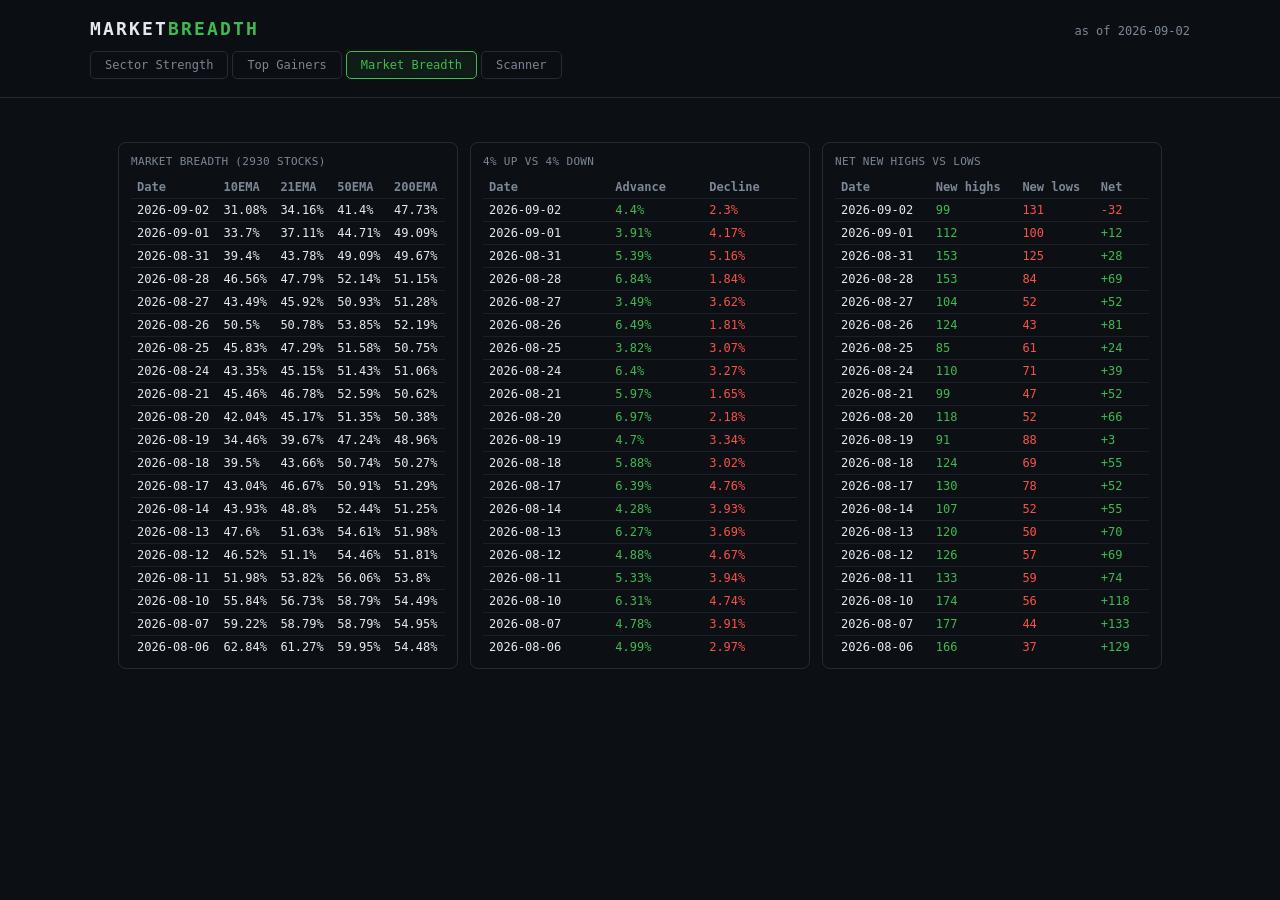
==== docs/breadth.html @ ddae1b37 "add Market Breadth tab" ====
<!DOCTYPE html>
<html lang="en">
<head>
<meta charset="UTF-8" />
<meta name="viewport" content="width=device-width, initial-scale=1.0" />
<title>Market Breadth</title>
<link rel="stylesheet" href="style.css" />
</head>
<body>
  <header>
    <div class="header-inner">
      <h1>MARKET<span>BREADTH</span></h1>
      <div id="asof" class="asof">loading…</div>
    </div>
    <div class="tabs">
      <a class="tab" href="index.html">Sector Strength</a>
      <a class="tab" href="topgainers.html">Top Gainers</a>
      <button class="tab active" data-view="breadth">Market Breadth</button>
      <a class="tab" href="scanner.html">Scanner</a>
    </div>
  </header>

  <main>
    <div id="empty-state" class="empty-state hidden">
      <p>No data yet.</p>
      <p class="muted">Run <code>python fetch_data.py</code> then <code>python export_snapshot.py</code> once, then refresh this page.</p>
    </div>

    <div id="mb-layout" class="mb-layout hidden">
      <div class="mb-panel">
        <div class="mb-panel-title">Market Breadth <span id="mb-universe-count" class="muted"></span></div>
        <div class="mb-table-wrap">
          <table class="mb-table">
            <thead>
              <tr><th>Date</th><th>10EMA</th><th>21EMA</th><th>50EMA</th><th>200EMA</th></tr>
            </thead>
            <tbody id="mb-ema-body"></tbody>
          </table>
        </div>
      </div>

      <div class="mb-panel">
        <div class="mb-panel-title">4% Up vs 4% Down</div>
        <div class="mb-table-wrap">
          <table class="mb-table">
            <thead>
              <tr><th>Date</th><th>Advance</th><th>Decline</th></tr>
            </thead>
            <tbody id="mb-4pct-body"></tbody>
          </table>
        </div>
      </div>

      <div class="mb-panel">
        <div class="mb-panel-title">Net new highs vs lows</div>
        <div class="mb-table-wrap">
          <table class="mb-table">
            <thead>
              <tr><th>Date</th><th>New highs</th><th>New lows</th><th>Net</th></tr>
            </thead>
            <tbody id="mb-highslows-body"></tbody>
          </table>
        </div>
      </div>
    </div>
  </main>

  <script src="breadth.js"></script>
</body>
</html>
---- docs/style.css ----
:root {
  --bg: #0c0f13;
  --panel: #14181f;
  --panel-2: #1a1f28;
  --border: #262c37;
  --text: #e4e9f0;
  --muted: #7c8797;
  --green: #3fb950;
  --red: #f85149;
  --amber: #d29922;
  --mono: "SF Mono", "JetBrains Mono", "Cascadia Code", Consolas, monospace;
}

* { box-sizing: border-box; }

body {
  margin: 0;
  background: var(--bg);
  color: var(--text);
  font-family: var(--mono);
  font-size: 14px;
  -webkit-font-smoothing: antialiased;
}

header {
  border-bottom: 1px solid var(--border);
  padding: 18px 28px;
  position: sticky;
  top: 0;
  background: rgba(12, 15, 19, 0.92);
  backdrop-filter: blur(6px);
  z-index: 10;
}

.header-inner {
  display: flex;
  align-items: baseline;
  justify-content: space-between;
  max-width: 1100px;
  margin: 0 auto;
}

.tabs {
  max-width: 1100px;
  margin: 12px auto 0;
  display: flex;
  align-items: center;
  gap: 4px;
}

.tab {
  background: none;
  border: 1px solid var(--border);
  color: var(--muted);
  font-family: var(--mono);
  font-size: 12px;
  padding: 6px 14px;
  border-radius: 5px;
  cursor: pointer;
  transition: all 0.12s ease;
  text-decoration: none;
  display: inline-block;
}
.tab:hover { color: var(--text); }
.tab.active {
  color: var(--green);
  border-color: var(--green);
  background: rgba(63,185,80,0.08);
}

.info-icon {
  background: none;
  border: none;
  color: var(--muted);
  font-size: 15px;
  cursor: help;
  padding: 2px 6px;
  margin-left: 2px;
}
.info-icon:hover { color: var(--amber); }

.board thead th.sortable {
  cursor: pointer;
  user-select: none;
}
.board thead th.sortable:hover { color: var(--text); }
.board thead th.sortable.sort-active {
  color: var(--green);
}
.board thead th.sortable .sort-arrow {
  font-size: 9px;
  margin-left: 3px;
}

h1 {
  font-size: 18px;

  letter-spacing: 0.12em;
  margin: 0;
  font-weight: 600;
}

h1 span {
  color: var(--green);
}

.asof {
  color: var(--muted);
  font-size: 12px;
}

main {
  max-width: 1100px;
  margin: 0 auto;
  padding: 28px;
}

.hidden { display: none !important; }

.regime-banner {
  display: flex;
  flex-direction: column;
  gap: 2px;
  padding: 12px 16px;
  border-radius: 6px;
  border: 1px solid var(--border);
}
.regime-row {
  display: flex;
  gap: 12px;
  margin-bottom: 20px;
}
.regime-row .regime-banner {
  flex: 1;
  margin-bottom: 0;
}
@media (max-width: 700px) {
  .regime-row { flex-direction: column; }
}

.leaders-row {
  display: flex;
  gap: 12px;
  margin-bottom: 20px;
}
.leaders-box {
  flex: 1;
  padding: 12px 16px;
  border-radius: 6px;
  border: 1px solid var(--border);
}
.leaders-title {
  font-weight: 700;
  font-size: 13px;
  letter-spacing: 0.03em;
  text-transform: uppercase;
  color: var(--amber);
  margin-bottom: 8px;
}
.leader-item {
  display: flex;
  align-items: center;
  gap: 10px;
  padding: 6px 0;
  border-bottom: 1px solid var(--border);
}
.leader-item:last-child { border-bottom: none; }
.leader-rank {
  font-weight: 700;
  color: var(--border);
  width: 16px;
}
.leader-name {
  flex: 1;
  font-weight: 600;
  font-size: 13px;
}
@media (max-width: 700px) {
  .leaders-row { flex-direction: column; }
}

.filter-panel {
  border: 1px solid var(--border);
  border-radius: 8px;
  padding: 16px;
  margin-bottom: 8px;
}
.filter-row {
  display: flex;
  gap: 16px;
  margin-bottom: 12px;
  flex-wrap: wrap;
}
.filter-row:last-of-type { margin-bottom: 0; }
.filter-field {
  flex: 1;
  min-width: 160px;
  display: flex;
  flex-direction: column;
  gap: 4px;
}
.filter-field label {
  font-size: 11px;
  color: var(--muted);
  text-transform: uppercase;
  letter-spacing: 0.05em;
}
.filter-field input[type="number"],
.filter-field input[type="text"],
.filter-field select {
  background: var(--panel);
  border: 1px solid var(--border);
  color: var(--text);
  font-family: var(--mono);
  font-size: 13px;
  padding: 7px 10px;
  border-radius: 5px;
  outline: none;
  width: 100%;
}
.filter-field input:focus,
.filter-field select:focus { border-color: var(--green); }
.range-inputs {
  display: flex;
  align-items: center;
  gap: 6px;
}
.range-inputs input { width: 0; flex: 1; }
.range-inputs span { color: var(--muted); }
.filter-checkbox {
  display: flex;
  align-items: center;
  gap: 6px;
  font-size: 12px;
  text-transform: none;
  letter-spacing: normal;
  color: var(--text);
  cursor: pointer;
}
.filter-checkbox-group {
  display: flex;
  gap: 16px;
  padding-top: 4px;
}
.filter-field input:disabled {
  opacity: 0.4;
  cursor: not-allowed;
}
.filter-actions {
  display: flex;
  justify-content: flex-end;
  gap: 8px;
}
.tg-layout {
  display: flex;
  gap: 16px;
  margin-top: 16px;
  align-items: flex-start;
}
.tg-chart-panel {
  flex: 3;
  min-width: 0;
  border: 1px solid var(--border);
  border-radius: 8px;
  padding: 16px;
}
.tg-side-panel {
  flex: 2;
  min-width: 0;
  display: flex;
  flex-direction: column;
  gap: 16px;
}
.tg-side-block {
  border: 1px solid var(--border);
  border-radius: 8px;
  padding: 16px;
}
.tg-panel-title {
  font-size: 13px;
  font-weight: 700;
  text-transform: uppercase;
  letter-spacing: 0.03em;
  color: var(--muted);
  margin: 0 0 12px;
}
.tg-side-table { font-size: 13px; }
.tg-bar-row {
  display: flex;
  align-items: center;
  margin-bottom: 8px;
  cursor: pointer;
}
.tg-bar-track {
  flex: 1;
  background: var(--panel-2);
  border-radius: 4px;
  overflow: hidden;
  height: 34px;
  position: relative;
}
.tg-bar-fill {
  height: 100%;
  background: var(--green);
  display: flex;
  align-items: center;
  padding-left: 10px;
  font-size: 12px;
  font-weight: 700;
  color: #06210f;
  white-space: nowrap;
  transition: filter 0.12s ease;
}
.tg-bar-row:hover .tg-bar-fill { filter: brightness(1.12); }
.tg-bar-row.selected .tg-bar-fill { filter: brightness(1.25); }

.sd-title-block { margin-bottom: 16px; }
.sd-symbol { font-size: 20px; font-weight: 700; }
.sd-industry-line { font-size: 12px; color: var(--muted); margin-top: 2px; }
.sd-row {
  display: flex;
  gap: 12px;
  margin-bottom: 12px;
}
.sd-card {
  flex: 1;
  padding: 12px 16px;
  border-radius: 6px;
  border: 1px solid var(--border);
  min-width: 0;
}
.sd-card-wide { flex: 1; }
.sd-card-label {
  font-size: 11px;
  color: var(--muted);
  text-transform: uppercase;
  letter-spacing: 0.03em;
  margin-bottom: 6px;
}
.sd-card-value { font-size: 18px; font-weight: 700; }
.sd-returns-line {
  display: flex;
  justify-content: space-between;
  font-size: 13px;
  flex-wrap: wrap;
  gap: 8px;
}
.sd-ema-caption { font-size: 11px; color: var(--muted); margin-top: 6px; }
@media (max-width: 700px) {
  .sd-row { flex-direction: column; }
}

.mb-layout {
  display: flex;
  gap: 12px;
  margin-top: 16px;
  flex-wrap: wrap;
}
.mb-panel {
  flex: 1;
  min-width: 260px;
  border: 1px solid var(--border);
  border-radius: 8px;
  padding: 12px;
}
.mb-panel-title {
  font-size: 11px;
  color: var(--muted);
  text-transform: uppercase;
  letter-spacing: 0.03em;
  margin-bottom: 8px;
}
.mb-table-wrap {
  max-height: 480px;
  overflow-y: auto;
}
.mb-table {
  width: 100%;
  border-collapse: collapse;
  font-size: 12px;
}
.mb-table thead th {
  text-align: left;
  color: var(--muted);
  padding: 4px 6px;
  position: sticky;
  top: 0;
  background: var(--bg);
}
.mb-table tbody td {
  padding: 4px 6px;
  border-top: 1px solid var(--panel-2);
}
.results-header {
  display: flex;
  align-items: center;
  justify-content: space-between;
  margin: 12px 0;
  flex-wrap: wrap;
  gap: 10px;
}
.results-actions {
  display: flex;
  align-items: center;
  gap: 12px;
}
#copy-status { color: var(--green); }
#copy-mode {
  background: var(--panel);
  border: 1px solid var(--border);
  color: var(--text);
  font-family: var(--mono);
  font-size: 12px;
  padding: 6px 10px;
  border-radius: 5px;
  outline: none;
}
#copy-mode:focus { border-color: var(--green); }

.score-col { cursor: help; }
.regime-title { font-weight: 700; font-size: 13px; }
.regime-subtitle { font-size: 12px; color: var(--muted); }
.regime-bullish { border-color: rgba(63,185,80,0.4); background: rgba(63,185,80,0.08); }
.regime-bullish .regime-title { color: var(--green); }
.regime-mixed { border-color: rgba(210,153,34,0.4); background: rgba(210,153,34,0.08); }
.regime-mixed .regime-title { color: var(--amber); }
.regime-bearish { border-color: rgba(248,81,73,0.35); background: rgba(248,81,73,0.08); }
.regime-bearish .regime-title { color: var(--red); }

.empty-state {
  text-align: center;
  padding: 80px 20px;
  color: var(--muted);
}
.empty-state code {
  background: var(--panel);
  padding: 2px 6px;
  border-radius: 3px;
  color: var(--text);
}

.board {
  width: 100%;
  border-collapse: collapse;
}

.board thead th {
  text-align: left;
  color: var(--muted);
  font-weight: 500;
  font-size: 11px;
  letter-spacing: 0.06em;
  text-transform: uppercase;
  padding: 10px 14px;
  border-bottom: 1px solid var(--border);
}

.board tbody tr {
  cursor: pointer;
  transition: background 0.12s ease;
}
.board tbody tr:hover {
  background: var(--panel);
}
.board tbody td {
  padding: 14px;
  border-bottom: 1px solid var(--border);
  vertical-align: middle;
}

.rank-col { color: var(--muted); width: 32px; }
.sector-col { font-weight: 600; }

.change-badge {
  display: inline-block;
  margin-left: 8px;
  font-size: 10px;
  font-weight: 500;
  padding: 2px 7px;
  border-radius: 3px;
  text-transform: none;
  white-space: nowrap;
}
.change-good { background: rgba(63,185,80,0.15); color: var(--green); }
.change-bad { background: rgba(248,81,73,0.12); color: var(--red); }
.change-warn { background: rgba(210,153,34,0.15); color: var(--amber); }

.regime-changed {
  font-size: 11px;
  font-weight: 400;
  opacity: 0.85;
}

.score-badge {
  display: inline-block;
  min-width: 34px;
  text-align: center;
  padding: 3px 8px;
  border-radius: 4px;
  font-weight: 700;
  font-size: 13px;
}
.score-high { background: rgba(63,185,80,0.15); color: var(--green); }
.score-mid { background: rgba(210,153,34,0.15); color: var(--amber); }
.score-low { background: rgba(248,81,73,0.12); color: var(--red); }

.score-delta {
  margin-left: 6px;
  font-size: 11px;
  font-weight: 600;
}
.score-delta.up { color: var(--green); }
.score-delta.down { color: var(--red); }
.score-delta.flat { color: var(--muted); }

.stack-ladder {
  display: flex;
  flex-direction: column;
  gap: 2px;
  width: 60px;
}
.stack-bar {
  height: 5px;
  border-radius: 2px;
  background: var(--border);
}
.stack-bar.on { background: var(--green); }
.stack-bar.off { background: var(--red); opacity: 0.6; }

.breadth-val {
  font-weight: 600;
}
.breadth-val.overheated { color: var(--red); cursor: help; }

.trend-up { color: var(--green); }
.trend-down { color: var(--red); }
.trend-flat { color: var(--muted); }

.n-stocks { color: var(--muted); }
.n-stocks.low-sample { color: var(--amber); font-weight: 700; cursor: help; }

.rs-tag {
  font-size: 11px;
  padding: 2px 7px;
  border-radius: 3px;
}
.rs-good { background: rgba(63,185,80,0.15); color: var(--green); }
.rs-bad { background: rgba(248,81,73,0.12); color: var(--red); }
.rs-na { color: var(--muted); }

.extended-flag {
  font-size: 10px;
  color: var(--amber);
  margin-left: 6px;
}

.detail-panel {
  position: fixed;
  inset: 0;
  background: rgba(0,0,0,0.6);
  display: flex;
  align-items: flex-start;
  justify-content: center;
  padding: 60px 20px;
  z-index: 20;
}

.detail-inner {
  background: var(--panel);
  border: 1px solid var(--border);
  border-radius: 8px;
  max-width: 640px;
  width: 100%;
  max-height: calc(100vh - 120px);
  overflow-y: auto;
  padding: 28px;
  position: relative;
  scrollbar-width: thin;
  scrollbar-color: var(--border) transparent;
}
.detail-inner::-webkit-scrollbar {
  width: 8px;
}
.detail-inner::-webkit-scrollbar-track {
  background: transparent;
}
.detail-inner::-webkit-scrollbar-thumb {
  background: var(--border);
  border-radius: 4px;
}
.detail-inner::-webkit-scrollbar-thumb:hover {
  background: var(--green);
}

.close-btn {
  position: absolute;
  top: 16px;
  right: 16px;
  background: none;
  border: none;
  color: var(--muted);
  font-size: 22px;
  cursor: pointer;
}
.close-btn:hover { color: var(--text); }

#detail-title {
  margin: 0 0 18px 0;
  font-size: 16px;
  letter-spacing: 0.04em;
}

.detail-grid {
  display: grid;
  grid-template-columns: 1fr 1fr;
  gap: 10px 20px;
  margin-bottom: 20px;
}
.detail-item {
  background: var(--panel-2);
  border: 1px solid var(--border);
  border-radius: 6px;
  padding: 10px 12px;
}
.detail-item .label {
  color: var(--muted);
  font-size: 10px;
  text-transform: uppercase;
  letter-spacing: 0.05em;
  margin-bottom: 4px;
}
.detail-item .value {
  font-size: 15px;
  font-weight: 600;
}

.chart-block h3 {
  font-size: 11px;
  color: var(--muted);
  text-transform: uppercase;
  letter-spacing: 0.05em;
  margin-bottom: 8px;
}

canvas {
  width: 100%;
  background: var(--panel-2);
  border: 1px solid var(--border);
  border-radius: 6px;
}

.search-bar {
  max-width: 1100px;
  margin: 12px auto 0;
}
.search-bar input {
  width: 100%;
  background: var(--panel);
  border: 1px solid var(--border);
  color: var(--text);
  font-family: var(--mono);
  font-size: 13px;
  padding: 8px 12px;
  border-radius: 5px;
  outline: none;
  transition: border-color 0.12s ease;
}
.search-bar input:focus { border-color: var(--green); }
.search-bar input::placeholder { color: var(--muted); }

.no-results {
  text-align: center;
  color: var(--muted);
  padding: 30px 14px !important;
}

.stock-list-block {
  margin-top: 20px;
}
.stock-list-block h3 {
  font-size: 11px;
  color: var(--muted);
  text-transform: uppercase;
  letter-spacing: 0.05em;
  margin-bottom: 8px;
}
.stock-grid {
  display: flex;
  flex-wrap: wrap;
  gap: 6px;
}
.stock-chip {
  font-size: 12px;
  padding: 4px 8px;
  border-radius: 4px;
  border: 1px solid var(--border);
  background: var(--panel-2);
}
.stock-above { color: var(--green); border-color: rgba(63,185,80,0.4); }
.stock-cooling { color: var(--amber); border-color: rgba(210,153,34,0.4); }
.stock-below { color: var(--red); border-color: rgba(248,81,73,0.35); }
.stock-nodata { color: var(--muted); opacity: 0.6; }

.muted { color: var(--muted); }

@media (max-width: 700px) {
  .board thead { display: none; }
  .board, .board tbody, .board tr, .board td { display: block; width: 100%; }
  .board tbody tr { border-bottom: 4px solid var(--bg); }
  .board tbody td { border-bottom: 1px solid var(--border); display: flex; justify-content: space-between; }
  .board tbody td::before { content: attr(data-label); color: var(--muted); }
}
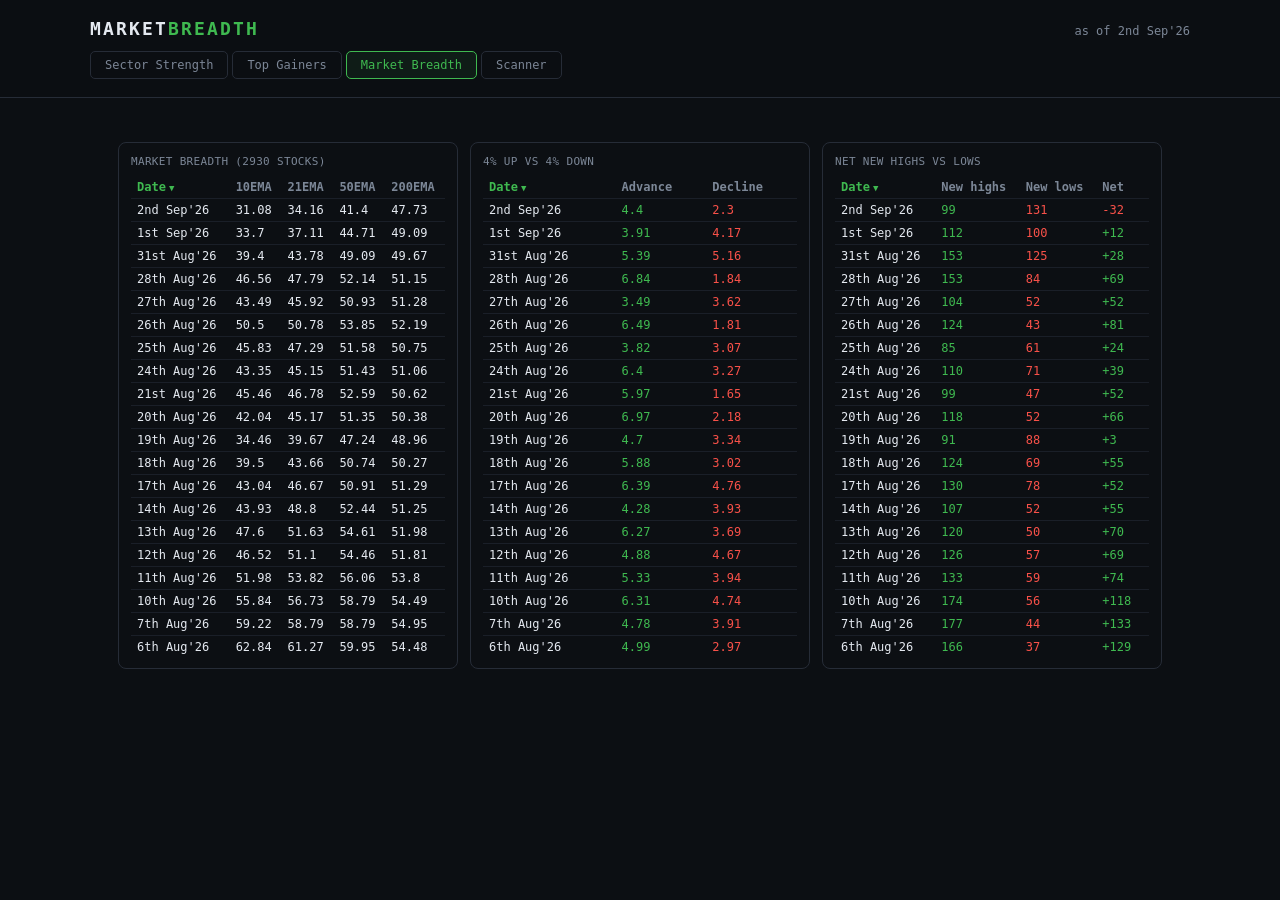
==== commit 7a108367: "breadth page: date format, drop % signs, sortable columns, fix header styling" ====
--- a/docs/breadth.html
+++ b/docs/breadth.html
@@ -32,7 +32,13 @@
         <div class="mb-table-wrap">
           <table class="mb-table">
             <thead>
-              <tr><th>Date</th><th>10EMA</th><th>21EMA</th><th>50EMA</th><th>200EMA</th></tr>
+              <tr>
+                <th class="sortable" data-table="ema" data-sort="date">Date</th>
+                <th class="sortable" data-table="ema" data-sort="pct_above_10ema">10EMA</th>
+                <th class="sortable" data-table="ema" data-sort="pct_above_21ema">21EMA</th>
+                <th class="sortable" data-table="ema" data-sort="pct_above_50ema">50EMA</th>
+                <th class="sortable" data-table="ema" data-sort="pct_above_200ema">200EMA</th>
+              </tr>
             </thead>
             <tbody id="mb-ema-body"></tbody>
           </table>
@@ -44,7 +50,11 @@
         <div class="mb-table-wrap">
           <table class="mb-table">
             <thead>
-              <tr><th>Date</th><th>Advance</th><th>Decline</th></tr>
+              <tr>
+                <th class="sortable" data-table="pct4" data-sort="date">Date</th>
+                <th class="sortable" data-table="pct4" data-sort="pct_4up">Advance</th>
+                <th class="sortable" data-table="pct4" data-sort="pct_4down">Decline</th>
+              </tr>
             </thead>
             <tbody id="mb-4pct-body"></tbody>
           </table>
@@ -56,7 +66,12 @@
         <div class="mb-table-wrap">
           <table class="mb-table">
             <thead>
-              <tr><th>Date</th><th>New highs</th><th>New lows</th><th>Net</th></tr>
+              <tr>
+                <th class="sortable" data-table="highslow" data-sort="date">Date</th>
+                <th class="sortable" data-table="highslow" data-sort="new_highs">New highs</th>
+                <th class="sortable" data-table="highslow" data-sort="new_lows">New lows</th>
+                <th class="sortable" data-table="highslow" data-sort="net_new_highs">Net</th>
+              </tr>
             </thead>
             <tbody id="mb-highslows-body"></tbody>
           </table>
--- a/docs/style.css
+++ b/docs/style.css
@@ -387,10 +387,21 @@
   top: 0;
   background: var(--bg);
 }
+.mb-table thead th.sortable {
+  cursor: pointer;
+  user-select: none;
+}
+.mb-table thead th.sortable:hover { color: var(--text); }
+.mb-table thead th.sortable.sort-active { color: var(--green); }
+.mb-table thead th.sortable .sort-arrow {
+  font-size: 9px;
+  margin-left: 3px;
+}
 .mb-table tbody td {
   padding: 4px 6px;
   border-top: 1px solid var(--panel-2);
 }
+.mb-table tbody tr:hover { background: var(--panel); }
 .results-header {
   display: flex;
   align-items: center;
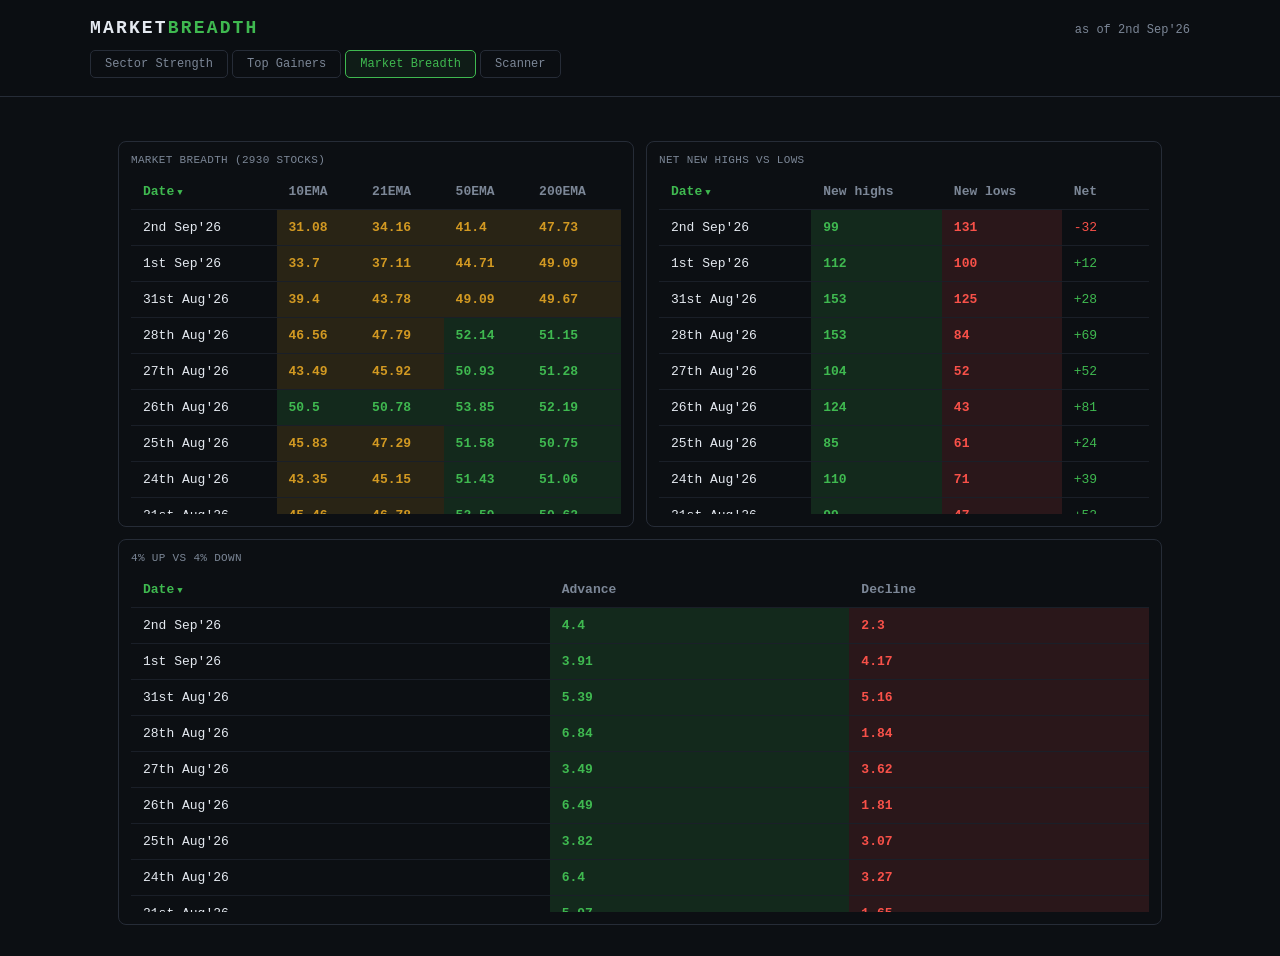
==== commit 296735f1: "Market Breadth: prioritize breadth + new highs/lows on top row" ====
--- a/docs/breadth.html
+++ b/docs/breadth.html
@@ -27,54 +27,58 @@
     </div>
 
     <div id="mb-layout" class="mb-layout hidden">
-      <div class="mb-panel">
-        <div class="mb-panel-title">Market Breadth <span id="mb-universe-count" class="muted"></span></div>
-        <div class="mb-table-wrap">
-          <table class="mb-table">
-            <thead>
-              <tr>
-                <th class="sortable" data-table="ema" data-sort="date">Date</th>
-                <th class="sortable" data-table="ema" data-sort="pct_above_10ema">10EMA</th>
-                <th class="sortable" data-table="ema" data-sort="pct_above_21ema">21EMA</th>
-                <th class="sortable" data-table="ema" data-sort="pct_above_50ema">50EMA</th>
-                <th class="sortable" data-table="ema" data-sort="pct_above_200ema">200EMA</th>
-              </tr>
-            </thead>
-            <tbody id="mb-ema-body"></tbody>
-          </table>
+      <div class="mb-row">
+        <div class="mb-panel">
+          <div class="mb-panel-title">Market Breadth <span id="mb-universe-count" class="muted"></span></div>
+          <div class="mb-table-wrap">
+            <table class="mb-table">
+              <thead>
+                <tr>
+                  <th class="sortable" data-table="ema" data-sort="date">Date</th>
+                  <th class="sortable" data-table="ema" data-sort="pct_above_10ema">10EMA</th>
+                  <th class="sortable" data-table="ema" data-sort="pct_above_21ema">21EMA</th>
+                  <th class="sortable" data-table="ema" data-sort="pct_above_50ema">50EMA</th>
+                  <th class="sortable" data-table="ema" data-sort="pct_above_200ema">200EMA</th>
+                </tr>
+              </thead>
+              <tbody id="mb-ema-body"></tbody>
+            </table>
+          </div>
+        </div>
+
+        <div class="mb-panel">
+          <div class="mb-panel-title">Net new highs vs lows</div>
+          <div class="mb-table-wrap">
+            <table class="mb-table">
+              <thead>
+                <tr>
+                  <th class="sortable" data-table="highslow" data-sort="date">Date</th>
+                  <th class="sortable" data-table="highslow" data-sort="new_highs">New highs</th>
+                  <th class="sortable" data-table="highslow" data-sort="new_lows">New lows</th>
+                  <th class="sortable" data-table="highslow" data-sort="net_new_highs">Net</th>
+                </tr>
+              </thead>
+              <tbody id="mb-highslows-body"></tbody>
+            </table>
+          </div>
         </div>
       </div>
 
-      <div class="mb-panel">
-        <div class="mb-panel-title">4% Up vs 4% Down</div>
-        <div class="mb-table-wrap">
-          <table class="mb-table">
-            <thead>
-              <tr>
-                <th class="sortable" data-table="pct4" data-sort="date">Date</th>
-                <th class="sortable" data-table="pct4" data-sort="pct_4up">Advance</th>
-                <th class="sortable" data-table="pct4" data-sort="pct_4down">Decline</th>
-              </tr>
-            </thead>
-            <tbody id="mb-4pct-body"></tbody>
-          </table>
-        </div>
-      </div>
-
-      <div class="mb-panel">
-        <div class="mb-panel-title">Net new highs vs lows</div>
-        <div class="mb-table-wrap">
-          <table class="mb-table">
-            <thead>
-              <tr>
-                <th class="sortable" data-table="highslow" data-sort="date">Date</th>
-                <th class="sortable" data-table="highslow" data-sort="new_highs">New highs</th>
-                <th class="sortable" data-table="highslow" data-sort="new_lows">New lows</th>
-                <th class="sortable" data-table="highslow" data-sort="net_new_highs">Net</th>
-              </tr>
-            </thead>
-            <tbody id="mb-highslows-body"></tbody>
-          </table>
+      <div class="mb-row">
+        <div class="mb-panel">
+          <div class="mb-panel-title">4% Up vs 4% Down</div>
+          <div class="mb-table-wrap">
+            <table class="mb-table">
+              <thead>
+                <tr>
+                  <th class="sortable" data-table="pct4" data-sort="date">Date</th>
+                  <th class="sortable" data-table="pct4" data-sort="pct_4up">Advance</th>
+                  <th class="sortable" data-table="pct4" data-sort="pct_4down">Decline</th>
+                </tr>
+              </thead>
+              <tbody id="mb-4pct-body"></tbody>
+            </table>
+          </div>
         </div>
       </div>
     </div>
--- a/docs/style.css
+++ b/docs/style.css
@@ -79,6 +79,8 @@
 }
 .info-icon:hover { color: var(--amber); }
 
+.stock-link { color: var(--green); text-decoration: none; }
+
 .board thead th.sortable {
   cursor: pointer;
   user-select: none;
@@ -352,8 +354,13 @@
 
 .mb-layout {
   display: flex;
+  flex-direction: column;
   gap: 12px;
   margin-top: 16px;
+}
+.mb-row {
+  display: flex;
+  gap: 12px;
   flex-wrap: wrap;
 }
 .mb-panel {
@@ -371,18 +378,38 @@
   margin-bottom: 8px;
 }
 .mb-table-wrap {
-  max-height: 480px;
+  max-height: 340px;
   overflow-y: auto;
+  overflow-x: auto;
+  scrollbar-width: thin;
+  scrollbar-color: var(--border) transparent;
+}
+.mb-table-wrap::-webkit-scrollbar {
+  width: 6px;
+  height: 6px;
+}
+.mb-table-wrap::-webkit-scrollbar-track {
+  background: transparent;
+}
+.mb-table-wrap::-webkit-scrollbar-thumb {
+  background: var(--border);
+  border-radius: 3px;
+}
+.mb-table-wrap::-webkit-scrollbar-thumb:hover {
+  background: var(--muted);
 }
 .mb-table {
   width: 100%;
   border-collapse: collapse;
-  font-size: 12px;
+  font-size: 13px;
+}
+.mb-table th, .mb-table td {
+  white-space: nowrap;
 }
 .mb-table thead th {
   text-align: left;
   color: var(--muted);
-  padding: 4px 6px;
+  padding: 10px 12px;
   position: sticky;
   top: 0;
   background: var(--bg);
@@ -398,10 +425,13 @@
   margin-left: 3px;
 }
 .mb-table tbody td {
-  padding: 4px 6px;
+  padding: 10px 12px;
   border-top: 1px solid var(--panel-2);
 }
 .mb-table tbody tr:hover { background: var(--panel); }
+.mb-tint-green { background: rgba(63,185,80,0.15); color: var(--green); font-weight: 600; }
+.mb-tint-amber { background: rgba(210,153,34,0.15); color: var(--amber); font-weight: 600; }
+.mb-tint-red { background: rgba(248,81,73,0.12); color: var(--red); font-weight: 600; }
 .results-header {
   display: flex;
   align-items: center;
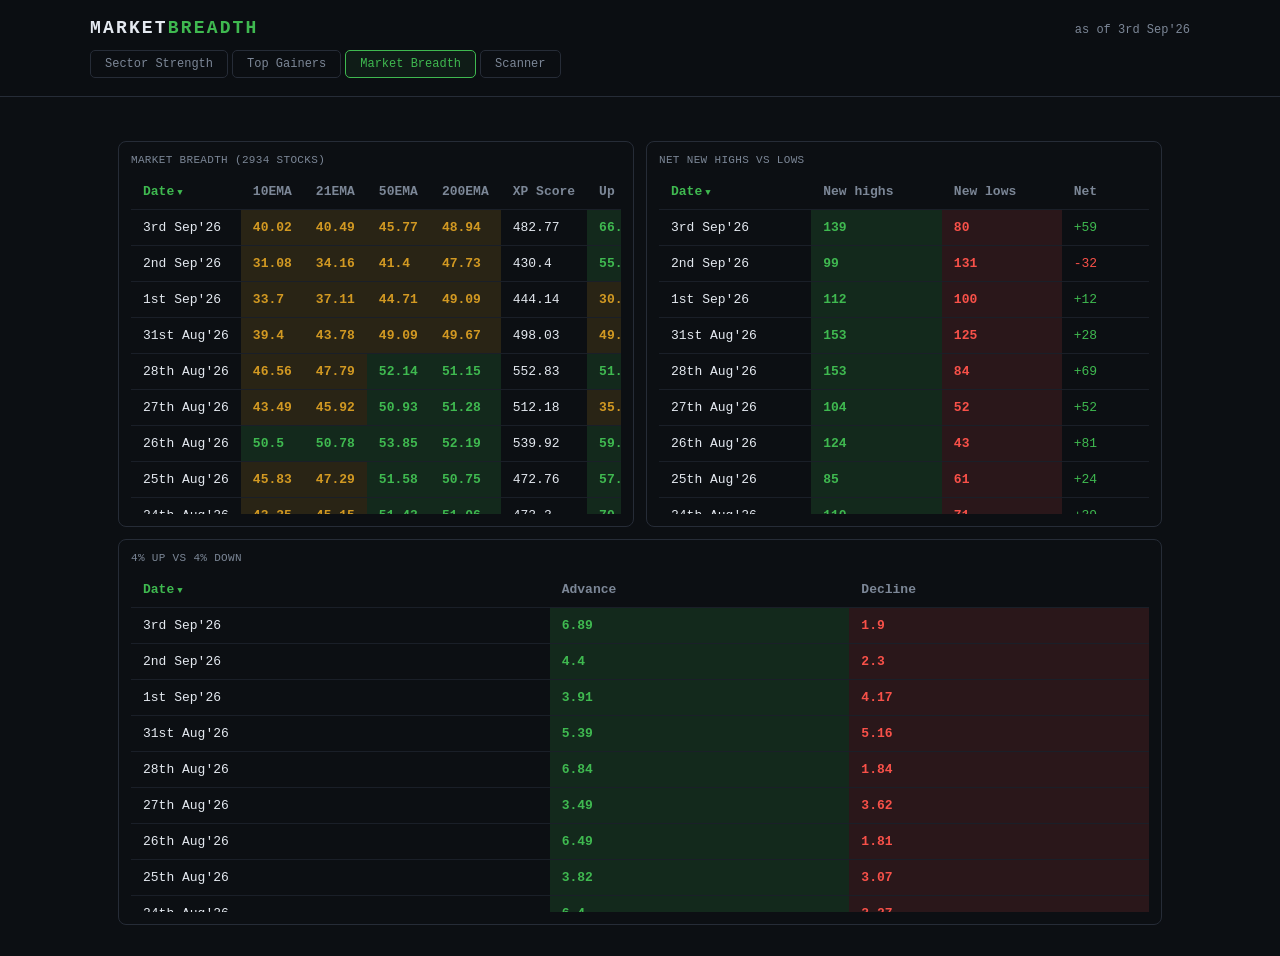
==== commit b2b61c23: "add up/down volume breadth to Market Breadth" ====
--- a/docs/breadth.html
+++ b/docs/breadth.html
@@ -39,6 +39,8 @@
                   <th class="sortable" data-table="ema" data-sort="pct_above_21ema">21EMA</th>
                   <th class="sortable" data-table="ema" data-sort="pct_above_50ema">50EMA</th>
                   <th class="sortable" data-table="ema" data-sort="pct_above_200ema">200EMA</th>
+                <th class="sortable" data-table="ema" data-sort="xp_score" title="Experimental composite score built from a disclosed (not reverse-engineered) formula shared by another trader for a similar swing-friendly-regime indicator. The absolute scale on YOUR data will differ from theirs -- watch the trend and your own observed range, not their stated threshold.">XP Score</th>
+                <th class="sortable" data-table="ema" data-sort="up_volume_pct" title="% of the day's total volume (across stocks that moved up or down, not flat) that traded in ADVANCING stocks -- weights by money moved, not just stock count. A reading >=90% or <=10% is flagged as a volume-based '90% Day', a simplified version of the classic institutional-conviction signal (the full version also requires 90%+ of price range to confirm, which this doesn't check).">Up Vol%</th>
                 </tr>
               </thead>
               <tbody id="mb-ema-body"></tbody>
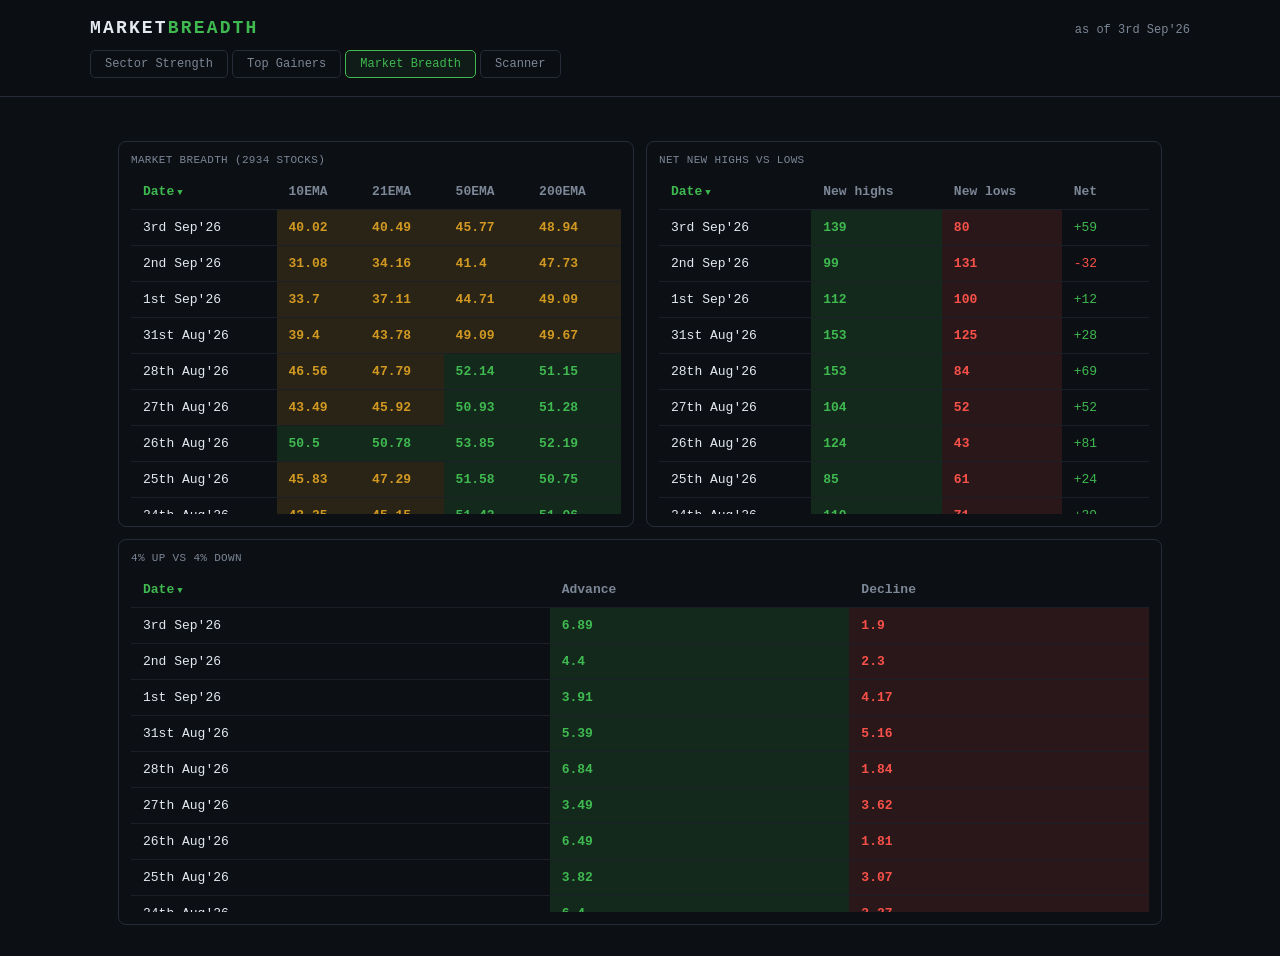
==== commit 1078a27c: "fully remove XP score and up/down volume" ====
--- a/docs/breadth.html
+++ b/docs/breadth.html
@@ -39,8 +39,6 @@
                   <th class="sortable" data-table="ema" data-sort="pct_above_21ema">21EMA</th>
                   <th class="sortable" data-table="ema" data-sort="pct_above_50ema">50EMA</th>
                   <th class="sortable" data-table="ema" data-sort="pct_above_200ema">200EMA</th>
-                <th class="sortable" data-table="ema" data-sort="xp_score" title="Experimental composite score built from a disclosed (not reverse-engineered) formula shared by another trader for a similar swing-friendly-regime indicator. The absolute scale on YOUR data will differ from theirs -- watch the trend and your own observed range, not their stated threshold.">XP Score</th>
-                <th class="sortable" data-table="ema" data-sort="up_volume_pct" title="% of the day's total volume (across stocks that moved up or down, not flat) that traded in ADVANCING stocks -- weights by money moved, not just stock count. A reading >=90% or <=10% is flagged as a volume-based '90% Day', a simplified version of the classic institutional-conviction signal (the full version also requires 90%+ of price range to confirm, which this doesn't check).">Up Vol%</th>
                 </tr>
               </thead>
               <tbody id="mb-ema-body"></tbody>
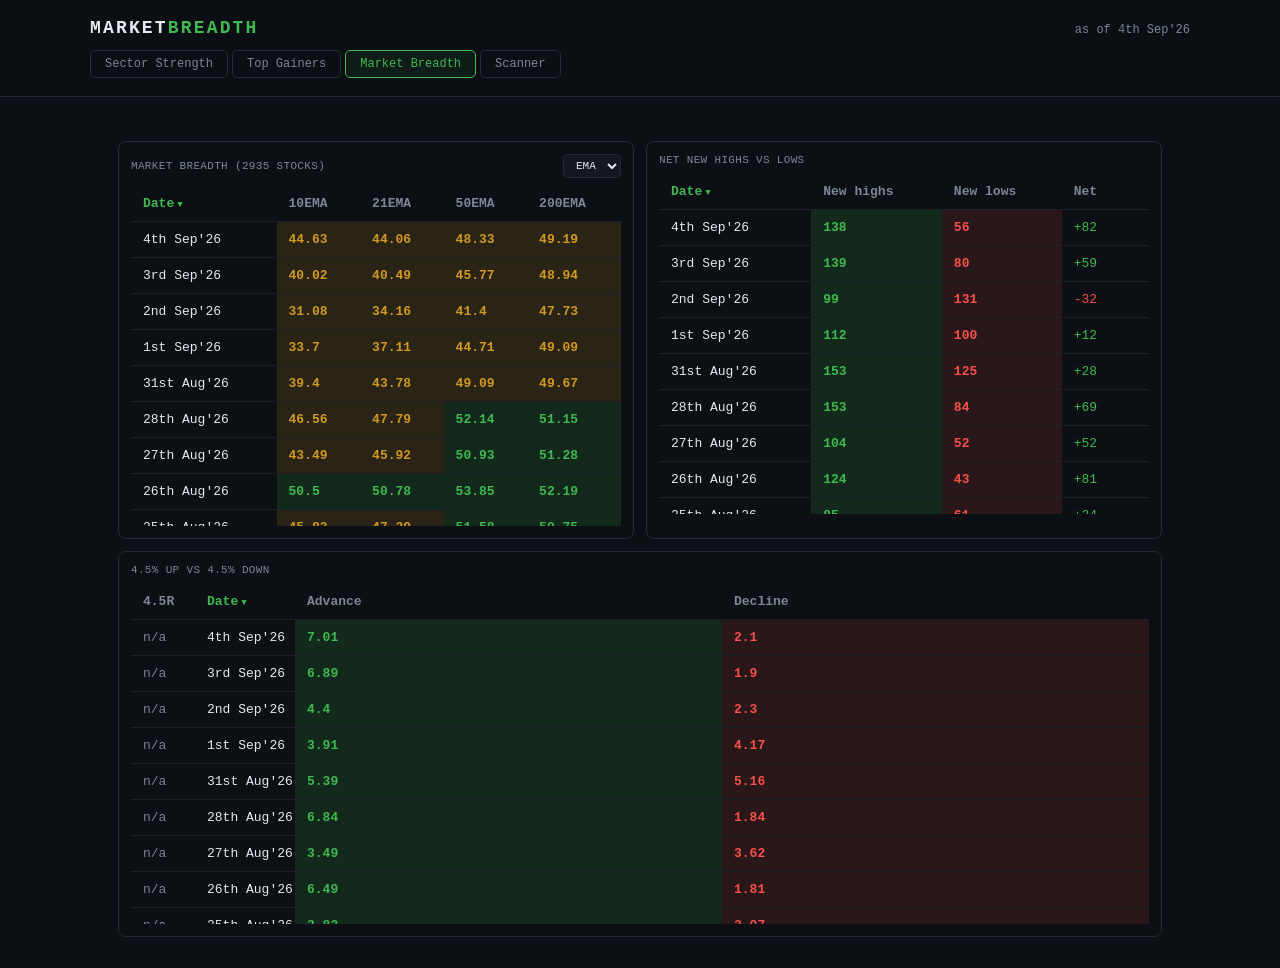
==== commit 4a4e5b4b: "Add MBI 4.5R indicator, switch breadth threshold to 4.5%, add EMA/SMA toggle" ====
--- a/docs/breadth.html
+++ b/docs/breadth.html
@@ -29,16 +29,24 @@
     <div id="mb-layout" class="mb-layout hidden">
       <div class="mb-row">
         <div class="mb-panel">
-          <div class="mb-panel-title">Market Breadth <span id="mb-universe-count" class="muted"></span></div>
+          <div class="mb-panel-title-row">
+            <div class="mb-panel-title">Market Breadth <span id="mb-universe-count" class="muted"></span></div>
+            <div class="mb-toggle">
+              <select id="mb-ma-mode">
+                <option value="ema" selected>EMA</option>
+                <option value="sma">SMA</option>
+              </select>
+            </div>
+          </div>
           <div class="mb-table-wrap">
             <table class="mb-table">
               <thead>
                 <tr>
                   <th class="sortable" data-table="ema" data-sort="date">Date</th>
-                  <th class="sortable" data-table="ema" data-sort="pct_above_10ema">10EMA</th>
-                  <th class="sortable" data-table="ema" data-sort="pct_above_21ema">21EMA</th>
-                  <th class="sortable" data-table="ema" data-sort="pct_above_50ema">50EMA</th>
-                  <th class="sortable" data-table="ema" data-sort="pct_above_200ema">200EMA</th>
+                  <th class="sortable" data-table="ema" data-sort="pct_above_10ema" data-col="10">10EMA</th>
+                  <th class="sortable" data-table="ema" data-sort="pct_above_21ema" data-col="21">21EMA</th>
+                  <th class="sortable" data-table="ema" data-sort="pct_above_50ema" data-col="50">50EMA</th>
+                  <th class="sortable" data-table="ema" data-sort="pct_above_200ema" data-col="200">200EMA</th>
                 </tr>
               </thead>
               <tbody id="mb-ema-body"></tbody>
@@ -66,11 +74,12 @@
 
       <div class="mb-row">
         <div class="mb-panel">
-          <div class="mb-panel-title">4% Up vs 4% Down</div>
+          <div class="mb-panel-title">4.5% Up vs 4.5% Down</div>
           <div class="mb-table-wrap">
-            <table class="mb-table">
+            <table class="mb-table mb-table-4pct" id="mb-4pct-table">
               <thead>
                 <tr>
+                  <th class="sortable" data-table="pct4" data-sort="mbi_ratio">4.5R</th>
                   <th class="sortable" data-table="pct4" data-sort="date">Date</th>
                   <th class="sortable" data-table="pct4" data-sort="pct_4up">Advance</th>
                   <th class="sortable" data-table="pct4" data-sort="pct_4down">Decline</th>
--- a/docs/style.css
+++ b/docs/style.css
@@ -8,6 +8,7 @@
   --green: #3fb950;
   --red: #f85149;
   --amber: #d29922;
+  --orange: #f0883e;
   --mono: "SF Mono", "JetBrains Mono", "Cascadia Code", Consolas, monospace;
 }
 
@@ -81,15 +82,19 @@
 
 .stock-link { color: var(--green); text-decoration: none; }
 
-.board thead th.sortable {
+.board thead th.sortable,
+.board thead th.summary-sortable {
   cursor: pointer;
   user-select: none;
 }
-.board thead th.sortable:hover { color: var(--text); }
-.board thead th.sortable.sort-active {
+.board thead th.sortable:hover,
+.board thead th.summary-sortable:hover { color: var(--text); }
+.board thead th.sortable.sort-active,
+.board thead th.summary-sortable.sort-active {
   color: var(--green);
 }
-.board thead th.sortable .sort-arrow {
+.board thead th.sortable .sort-arrow,
+.board thead th.summary-sortable .sort-arrow {
   font-size: 9px;
   margin-left: 3px;
 }
@@ -319,6 +324,53 @@
 .sd-title-block { margin-bottom: 16px; }
 .sd-symbol { font-size: 20px; font-weight: 700; }
 .sd-industry-line { font-size: 12px; color: var(--muted); margin-top: 2px; }
+.sd-chart-wrap {
+  border: 1px solid var(--border);
+  border-radius: 8px;
+  overflow: hidden;
+  margin-top: 16px;
+  position: relative;
+
+  width: 100%;
+  height: 700px;
+}
+
+.sd-chart-wrap:fullscreen {
+  width: 100vw;
+  height: 100vh;
+  border: none;
+  border-radius: 0;
+  margin-top: 0;
+  background: var(--bg);
+}
+
+#tv-chart-container {
+  width: 100%;
+  height: 100%;
+}
+
+.chart-fullscreen-btn {
+  position: absolute;
+  top: 10px;
+  right: 10px;
+  z-index: 5;
+  width: 32px;
+  height: 32px;
+  display: flex;
+  align-items: center;
+  justify-content: center;
+  background: rgba(20, 24, 31, 0.85);
+  border: 1px solid var(--border);
+  border-radius: 5px;
+  color: var(--text);
+  font-size: 16px;
+  cursor: pointer;
+  transition: all 0.12s ease;
+}
+.chart-fullscreen-btn:hover {
+  color: var(--green);
+  border-color: var(--green);
+}
 .sd-row {
   display: flex;
   gap: 12px;
@@ -432,6 +484,33 @@
 .mb-tint-green { background: rgba(63,185,80,0.15); color: var(--green); font-weight: 600; }
 .mb-tint-amber { background: rgba(210,153,34,0.15); color: var(--amber); font-weight: 600; }
 .mb-tint-red { background: rgba(248,81,73,0.12); color: var(--red); font-weight: 600; }
+.mb-tint-orange { background: rgba(240,136,62,0.15); color: var(--orange); font-weight: 600; }
+
+.mb-panel-title-row {
+  display: flex;
+  align-items: center;
+  justify-content: space-between;
+  gap: 8px;
+  margin-bottom: 8px;
+}
+.mb-panel-title-row .mb-panel-title { margin-bottom: 0; }
+.mb-toggle select {
+  background: var(--panel);
+  border: 1px solid var(--border);
+  color: var(--text);
+  font-family: var(--mono);
+  font-size: 11px;
+  padding: 4px 8px;
+  border-radius: 5px;
+  outline: none;
+}
+.mb-toggle select:focus { border-color: var(--green); }
+
+/* 4.5% Up vs Down table: fixed layout so the 4.5R and Date columns take only
+   the width their content needs, instead of splitting evenly with Advance/Decline. */
+.mb-table-4pct { table-layout: fixed; }
+.mb-table-4pct th:nth-child(1), .mb-table-4pct td:nth-child(1) { width: 64px; }
+.mb-table-4pct th:nth-child(2), .mb-table-4pct td:nth-child(2) { width: 100px; }
 .results-header {
   display: flex;
   align-items: center;
@@ -751,3 +830,268 @@
   .board tbody td { border-bottom: 1px solid var(--border); display: flex; justify-content: space-between; }
   .board tbody td::before { content: attr(data-label); color: var(--muted); }
 }
+
+/* ---- Scanner redesign: icon toolbar, modals, dropdowns, donut ---- */
+.icon-toolbar-row {
+  display: flex;
+  align-items: center;
+  gap: 12px;
+  margin-bottom: 16px;
+}
+.icon-toolbar {
+  display: flex;
+  gap: 2px;
+  border: 1px solid var(--border);
+  border-radius: 8px;
+  padding: 6px;
+}
+.icon-btn {
+  width: 42px;
+  height: 42px;
+  border-radius: 6px;
+  display: flex;
+  align-items: center;
+  justify-content: center;
+  color: var(--muted);
+  cursor: pointer;
+  position: relative;
+  transition: all 0.12s ease;
+}
+.icon-btn:hover { color: var(--text); background: var(--panel); }
+.icon-btn svg { width: 20px; height: 20px; }
+
+.modal-box-wide { max-width: 760px; }
+.modal-box-xl { max-width: 1140px; }
+
+.preset-bar {
+  display: flex;
+  align-items: center;
+  gap: 10px;
+  margin-bottom: 20px;
+}
+.preset-bar .dropdown-select { flex: 1; max-width: 240px; }
+.preset-bar #f-save-preset { padding: 7px 16px; font-size: 12px; }
+#preset-options.dropdown-options { padding: 4px 0; max-height: 220px; overflow-y: auto; }
+.preset-empty { padding: 10px 14px; font-size: 12px; color: var(--muted); }
+.preset-row {
+  display: flex;
+  align-items: center;
+  justify-content: space-between;
+  gap: 10px;
+  padding: 8px 14px;
+  font-size: 13px;
+  cursor: pointer;
+}
+.preset-row:hover { background: var(--panel); }
+.preset-name-label {
+  flex: 1;
+  overflow: hidden;
+  text-overflow: ellipsis;
+  white-space: nowrap;
+}
+.preset-actions { display: flex; align-items: center; gap: 10px; flex-shrink: 0; }
+.preset-star { color: var(--muted); font-size: 14px; cursor: pointer; }
+.preset-star:hover { color: var(--amber); }
+.preset-star.active { color: var(--amber); }
+.preset-delete { color: var(--muted); font-size: 15px; cursor: pointer; line-height: 1; }
+.preset-delete:hover { color: var(--red); }
+.detail-inner h2 {
+  margin: 0 0 20px 0;
+  font-size: 16px;
+  color: var(--green);
+}
+
+.filter-grid {
+  display: grid;
+  grid-template-columns: 1fr 1fr;
+  gap: 16px 28px;
+}
+.filter-field-g label {
+  display: block;
+  font-size: 11px;
+  color: var(--muted);
+  text-transform: uppercase;
+  letter-spacing: 0.03em;
+  margin-bottom: 6px;
+}
+.filter-field-g label.filter-checkbox {
+  display: flex;
+  text-transform: none;
+  font-size: 13px;
+  color: var(--text);
+}
+.filter-field-g input[type="number"],
+.filter-field-g select {
+  width: 100%;
+  background: var(--panel);
+  border: 1px solid var(--border);
+  color: var(--text);
+  font-family: var(--mono);
+  font-size: 13px;
+  padding: 7px 10px;
+  border-radius: 5px;
+  outline: none;
+}
+.filter-field-g input:focus,
+.filter-field-g select:focus { border-color: var(--green); }
+.filter-field-g .range-inputs {
+  display: flex;
+  align-items: center;
+  gap: 6px;
+}
+.filter-field-g .range-inputs input { width: 0; flex: 1; }
+.filter-field-g .range-inputs span { color: var(--muted); }
+
+.dropdown-select { position: relative; }
+.dropdown-trigger {
+  background: var(--panel);
+  border: 1px solid var(--border);
+  color: var(--text);
+  font-family: var(--mono);
+  font-size: 13px;
+  padding: 7px 10px;
+  border-radius: 5px;
+  cursor: pointer;
+  display: flex;
+  justify-content: space-between;
+  align-items: center;
+}
+.dropdown-trigger:after { content: "▾"; color: var(--muted); margin-left: 8px; }
+.dropdown-trigger.open { border-color: var(--green); color: var(--green); }
+.dropdown-options {
+  display: none;
+  position: absolute;
+  top: 38px;
+  left: 0;
+  width: 100%;
+  background: var(--panel-2);
+  border: 1px solid var(--border);
+  border-radius: 6px;
+  padding: 6px 0;
+  box-shadow: 0 10px 28px rgba(0,0,0,0.5);
+  z-index: 30;
+}
+.dropdown-options.open { display: block; }
+.dropdown-options .filter-checkbox {
+  padding: 7px 14px;
+  font-size: 13px;
+  cursor: pointer;
+}
+.dropdown-options .filter-checkbox:hover { background: var(--panel); }
+
+.copy-menu {
+  display: none;
+  position: absolute;
+  top: 48px;
+  left: 0;
+  width: 210px;
+  background: var(--panel-2);
+  border: 1px solid var(--border);
+  border-radius: 6px;
+  padding: 6px 0;
+  box-shadow: 0 10px 28px rgba(0,0,0,0.5);
+  z-index: 30;
+  text-align: left;
+}
+.copy-menu.open { display: block; }
+.copy-menu-item {
+  padding: 9px 14px;
+  font-size: 13px;
+  color: var(--text);
+  cursor: pointer;
+  display: flex;
+  justify-content: space-between;
+  align-items: center;
+  position: relative;
+}
+.copy-menu-item:hover { background: var(--panel); }
+.submenu-arrow { color: var(--muted); font-size: 11px; }
+.batches-submenu {
+  display: none;
+  position: absolute;
+  top: 0;
+  left: 100%;
+  margin-left: 4px;
+  width: 100px;
+  max-height: 180px;
+  overflow-y: auto;
+  background: var(--panel-2);
+  border: 1px solid var(--border);
+  border-radius: 6px;
+  padding: 4px 0;
+  box-shadow: 0 10px 28px rgba(0,0,0,0.5);
+  scrollbar-width: thin;
+  scrollbar-color: var(--border) transparent;
+}
+.batches-submenu.open { display: block; }
+.batches-submenu::-webkit-scrollbar { width: 6px; }
+.batches-submenu::-webkit-scrollbar-track { background: transparent; }
+.batches-submenu::-webkit-scrollbar-thumb { background: var(--border); border-radius: 3px; }
+.batches-submenu::-webkit-scrollbar-thumb:hover { background: var(--muted); }
+.batches-submenu-item {
+  padding: 8px 14px;
+  font-size: 12px;
+  cursor: pointer;
+  white-space: nowrap;
+}
+.batches-submenu-item:hover { background: var(--panel); color: var(--green); }
+
+.summary-mode-toggle {
+  display: flex;
+  gap: 8px;
+  margin-bottom: 20px;
+}
+.summary-mode-toggle .mode-btn {
+  background: var(--panel);
+  border: 1px solid var(--border);
+  color: var(--muted);
+  font-family: var(--mono);
+  font-size: 12px;
+  padding: 7px 16px;
+  border-radius: 6px;
+  cursor: pointer;
+}
+.summary-mode-toggle .mode-btn:hover { color: var(--text); }
+.summary-mode-toggle .mode-btn.active {
+  background: var(--green);
+  border-color: var(--green);
+  color: var(--bg);
+}
+
+.summary-body {
+  display: flex;
+  gap: 36px;
+  align-items: flex-start;
+  flex-wrap: wrap;
+}
+.donut-wrap { position: relative; width: 260px; height: 260px; flex-shrink: 0; }
+.donut { width: 260px; height: 260px; border-radius: 50%; }
+.donut-center {
+  position: absolute;
+  top: 50%; left: 50%;
+  transform: translate(-50%, -50%);
+  width: 140px; height: 140px;
+  background: var(--bg);
+  border-radius: 50%;
+  display: flex;
+  flex-direction: column;
+  align-items: center;
+  justify-content: center;
+}
+.donut-center-label { font-size: 11px; color: var(--muted); text-transform: uppercase; }
+.donut-center-value { font-size: 24px; font-weight: 700; }
+.summary-table-wrap {
+  flex: 1;
+  min-width: 340px;
+  max-height: 440px;
+  overflow-y: auto;
+  scrollbar-width: thin;
+  scrollbar-color: var(--border) transparent;
+}
+.summary-table-wrap::-webkit-scrollbar { width: 8px; }
+.summary-table-wrap::-webkit-scrollbar-track { background: transparent; }
+.summary-table-wrap::-webkit-scrollbar-thumb { background: var(--border); border-radius: 4px; }
+.summary-table-wrap::-webkit-scrollbar-thumb:hover { background: var(--green); }
+.summary-table-wrap thead th { position: sticky; top: 0; background: var(--panel); z-index: 1; }
+.summary-table { flex: 1; font-size: 12px; width: 100%; }
+.summary-table .swatch { display: inline-block; width: 9px; height: 9px; border-radius: 50%; margin-right: 6px; }
